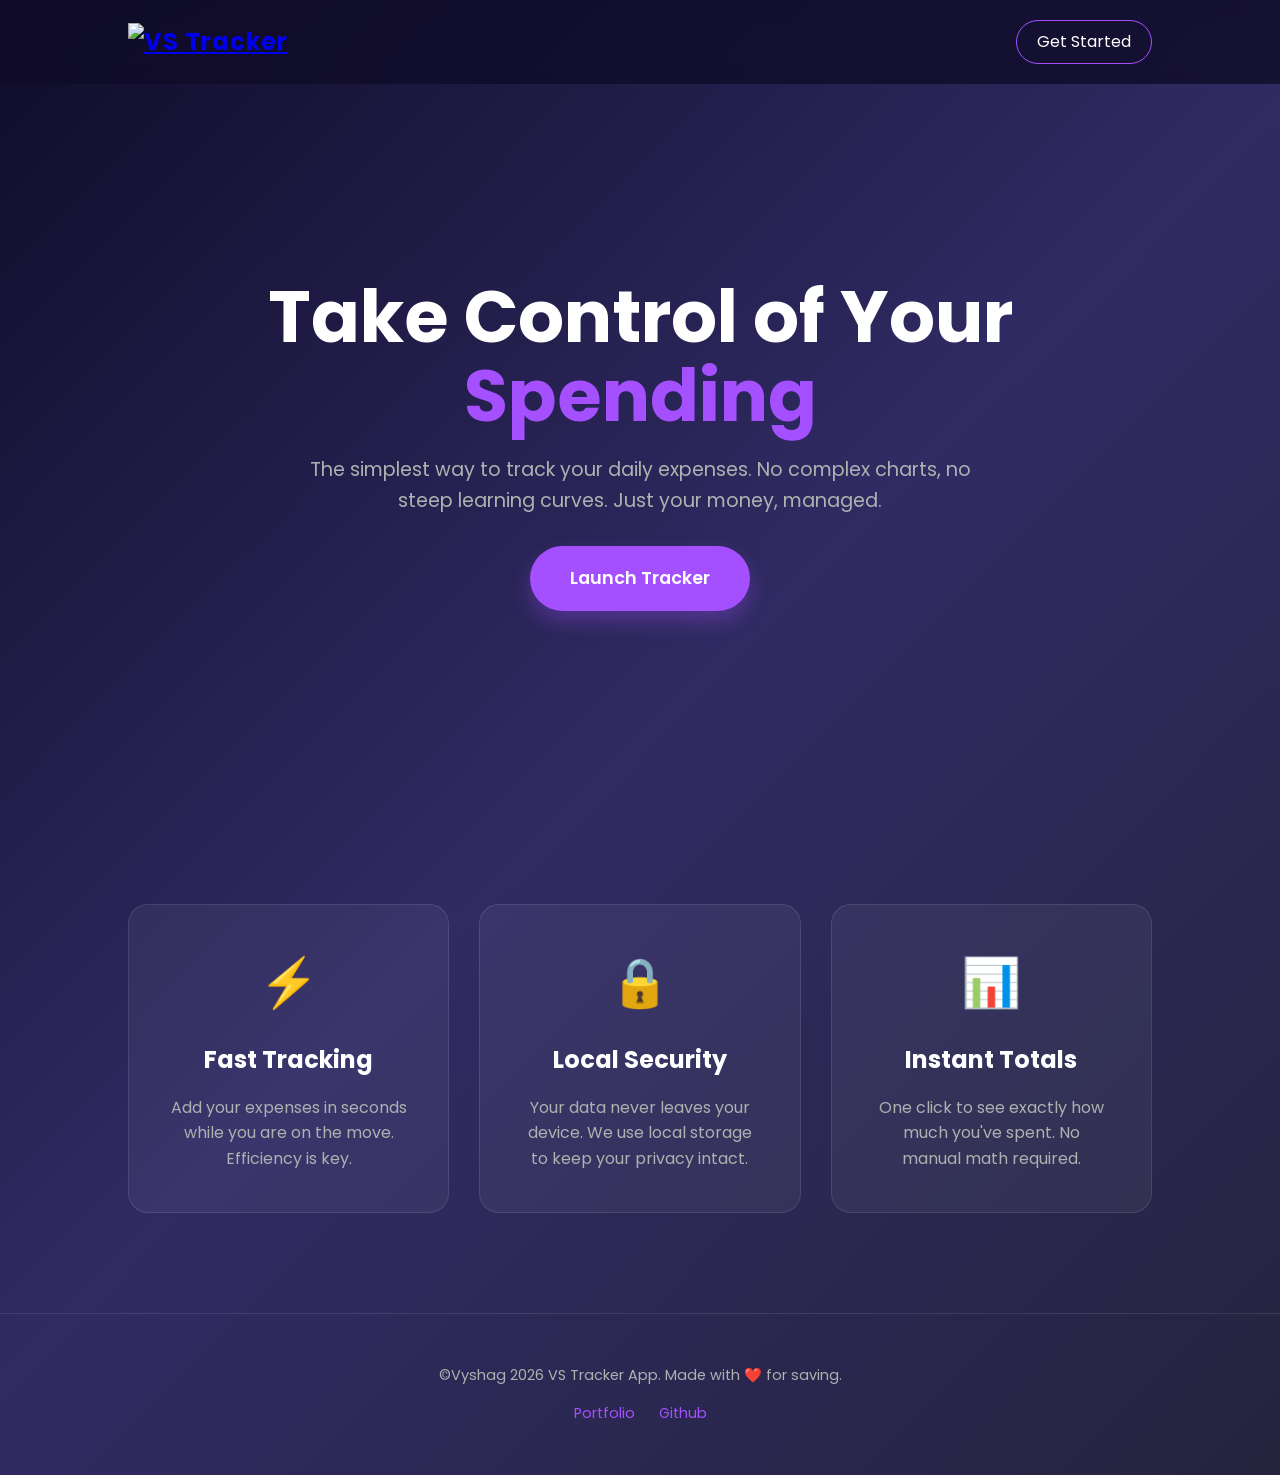
==== index.html @ 5ebb2195 "Initial commit" ====
<!DOCTYPE html>
<html lang="en">
<head>
    <meta charset="UTF-8">
    <meta name="viewport" content="width=device-width, initial-scale=1.0">
    <title>VS - Take Control of Your Money</title>
    <link rel="stylesheet" href="landing.css">
    <link href="https://fonts.googleapis.com/css2?family=Poppins:wght@300;400;600;700&display=swap" rel="stylesheet">
</head>
<body>

<nav class="navbar">
    <div class="logo">
        <a href="C:\Users\Hi\Desktop\tracker\app.html">
            <img src="E:\hello\Gemini_Generated_Image_hohv2jhohv2jhohv (1).png" alt="VS Tracker" width="100">
        </a>
    </div>
    <a href="C:\Users\Hi\Desktop\tracker\app.html" class="nav-btn">Get Started</a>
</nav>

    <header class="hero">
        <div class="hero-content">
            <h1>Take Control of Your <span class="highlight">Spending</span></h1>
            <p>The simplest way to track your daily expenses. No complex charts, no steep learning curves. Just your money, managed.</p>
            <a href="C:\Users\Hi\Desktop\tracker\app.html" class="cta-btn">Launch Tracker</a>
        </div>
    </header>

    <section class="features">
        <div class="feature-card">
            <div class="icon">⚡</div>
            <h3>Fast Tracking</h3>
            <p>Add your expenses in seconds while you are on the move. Efficiency is key.</p>
        </div>
        <div class="feature-card">
            <div class="icon">🔒</div>
            <h3>Local Security</h3>
            <p>Your data never leaves your device. We use local storage to keep your privacy intact.</p>
        </div>
        <div class="feature-card">
            <div class="icon">📊</div>
            <h3>Instant Totals</h3>
            <p>One click to see exactly how much you've spent. No manual math required.</p>
        </div>
    </section>

    <footer class="footer">
        <p>&copy;Vyshag 2026 VS Tracker App. Made with ❤️ for saving.</p>
        <div class="footer-links">
            <a href="#">Portfolio</a>
            <a href="#">Github</a>
        </div>
    </footer>

</body>
</html>
---- landing.css ----
/* General Reset */
* {
    margin: 0;
    padding: 0;
    box-sizing: border-box;
    font-family: 'Poppins', sans-serif;
}

:root {
    --bg-dark: #0f0c29; /* Deep Purple Black */
    --accent-purple: #a450ff; /* Vibrant Purple */
    --text-gray: #b0b0b0; /* Soft Gray for prose */
    --white: #ffffff;
}

body {
    background: linear-gradient(135deg, #0f0c29, #302b63, #24243e);
    color: var(--white);
    line-height: 1.6;
    overflow-x: hidden;
}

/* 1. Navigation */
.navbar {
    display: flex;
    justify-content: space-between;
    align-items: center;
    padding: 20px 10%;
    background: rgba(15, 12, 41, 0.8);
    backdrop-filter: blur(10px);
    position: sticky;
    top: 0;
    z-index: 1000;
}

.logo {
    font-size: 24px;
    font-weight: 700;
    letter-spacing: 1px;
}

.logo span {
    color: var(--accent-purple);
}

.nav-btn {
    text-decoration: none;
    color: var(--white);
    border: 1px solid var(--accent-purple);
    padding: 8px 20px;
    border-radius: 50px;
    transition: 0.3s;
}

.nav-btn:hover {
    background: var(--accent-purple);
}

/* 2. Hero Section */
.hero {
    height: 80vh;
    display: flex;
    align-items: center;
    justify-content: center;
    text-align: center;
    padding: 0 10%;
}

.hero-content h1 {
    font-size: clamp(2.5rem, 6vw, 4.5rem);
    line-height: 1.1;
    margin-bottom: 20px;
}

.highlight {
    color: var(--accent-purple);
}

.hero-content p {
    font-size: 1.2rem;
    color: var(--text-gray);
    max-width: 700px;
    margin: 0 auto 30px;
}

.cta-btn {
    text-decoration: none;
    background: var(--accent-purple);
    color: white;
    padding: 18px 40px;
    font-size: 1.1rem;
    font-weight: 600;
    border-radius: 50px;
    box-shadow: 0 10px 20px rgba(164, 80, 255, 0.3);
    transition: 0.3s ease;
    display: inline-block;
}

.cta-btn:hover {
    transform: translateY(-5px);
    box-shadow: 0 15px 25px rgba(164, 80, 255, 0.4);
}

/* 3. Features Section */
.features {
    display: flex;
    justify-content: center;
    gap: 30px;
    padding: 100px 10%;
    flex-wrap: wrap; /* Makes it responsive */
}

.feature-card {
    background: rgba(255, 255, 255, 0.05);
    padding: 40px;
    border-radius: 20px;
    flex: 1;
    min-width: 280px;
    text-align: center;
    border: 1px solid rgba(255, 255, 255, 0.1);
    transition: 0.3s;
}

.feature-card:hover {
    background: rgba(255, 255, 255, 0.1);
}

.icon {
    font-size: 3rem;
    margin-bottom: 20px;
}

.feature-card h3 {
    margin-bottom: 15px;
    font-size: 1.5rem;
}

.feature-card p {
    color: var(--text-gray);
}

/* 4. Footer */
.footer {
    text-align: center;
    padding: 50px 10%;
    border-top: 1px solid rgba(255, 255, 255, 0.1);
    font-size: 0.9rem;
    color: var(--text-gray);
}

.footer-links {
    margin-top: 15px;
}

.footer-links a {
    color: var(--accent-purple);
    margin: 0 10px;
    text-decoration: none;
}

/* Mobile Responsiveness */
@media (max-width: 768px) {
    .features {
        flex-direction: column;
    }
}
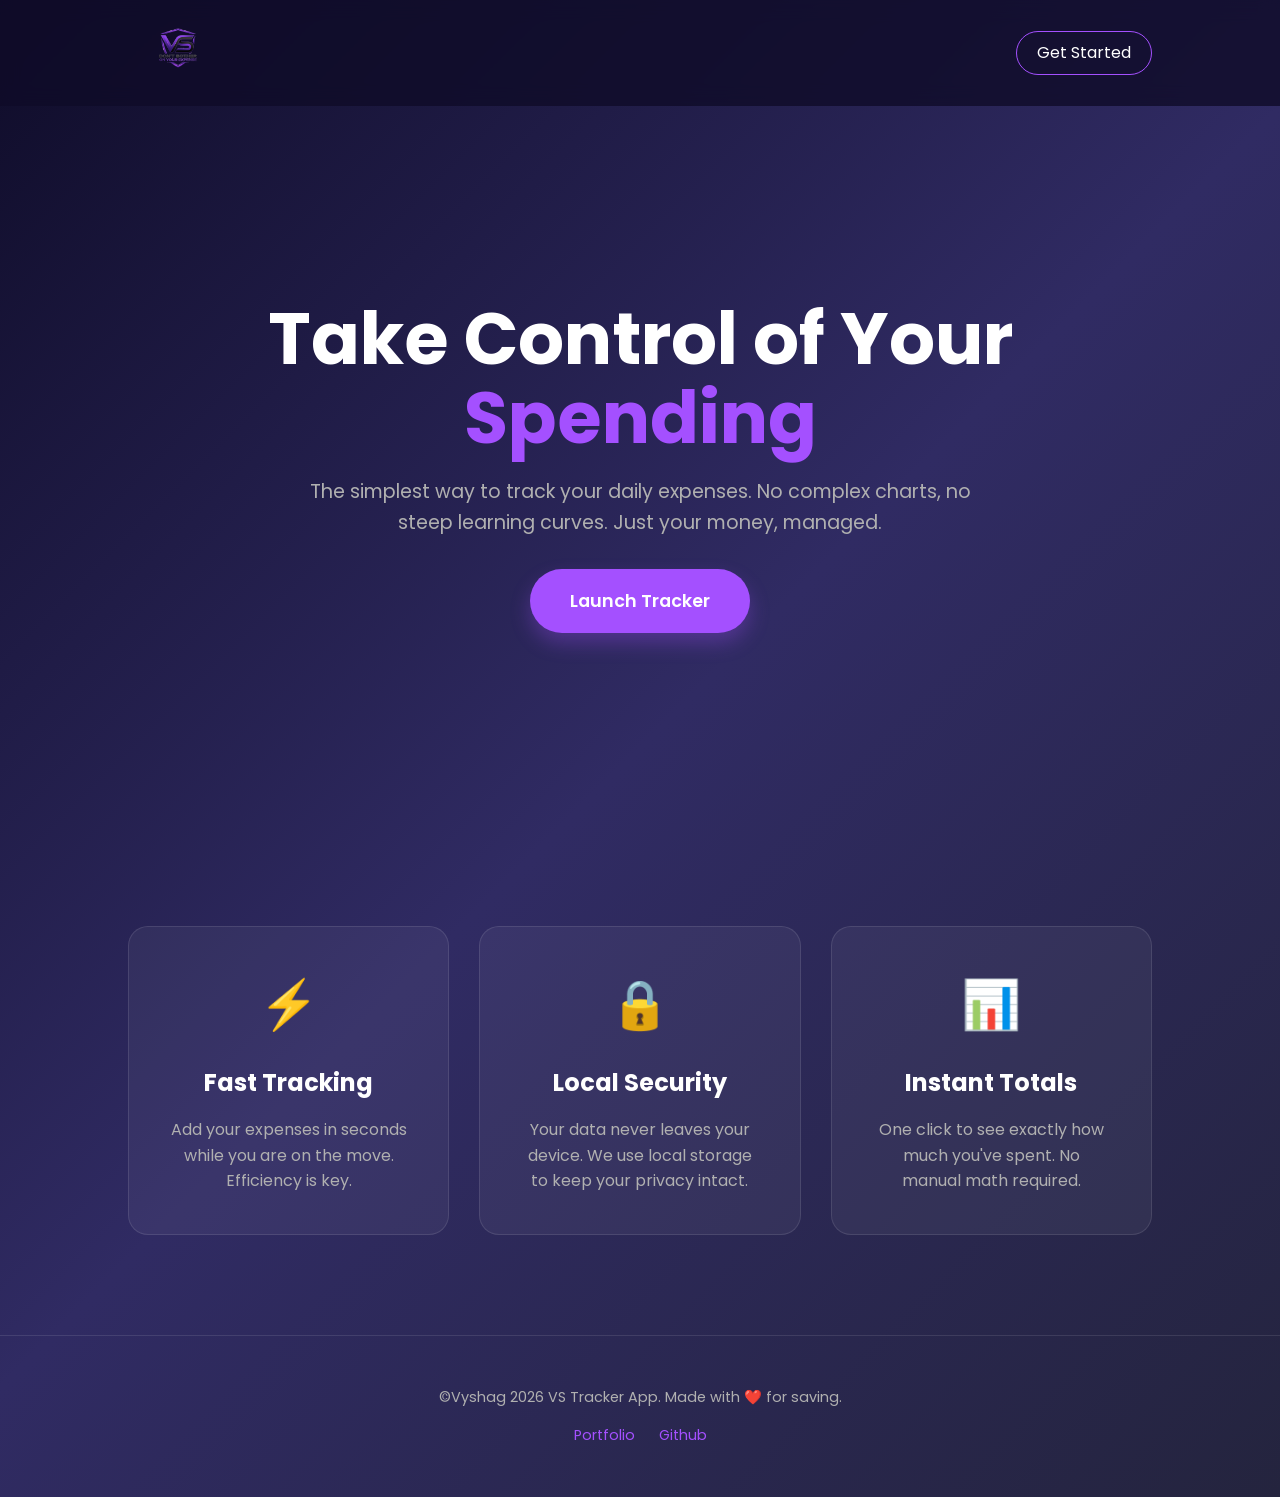
==== commit a3963b29: "just changes all the paths" ====
--- a/index.html
+++ b/index.html
@@ -11,18 +11,18 @@
 
 <nav class="navbar">
     <div class="logo">
-        <a href="C:\Users\Hi\Desktop\tracker\app.html">
-            <img src="E:\hello\Gemini_Generated_Image_hohv2jhohv2jhohv (1).png" alt="VS Tracker" width="100">
+        <a href="app.html">
+            <img src="Gemini_Generated_Image_hohv2jhohv2jhohv (1).png" alt="VS Tracker" width="100">
         </a>
     </div>
-    <a href="C:\Users\Hi\Desktop\tracker\app.html" class="nav-btn">Get Started</a>
+    <a href="app.html" class="nav-btn">Get Started</a>
 </nav>
 
     <header class="hero">
         <div class="hero-content">
             <h1>Take Control of Your <span class="highlight">Spending</span></h1>
             <p>The simplest way to track your daily expenses. No complex charts, no steep learning curves. Just your money, managed.</p>
-            <a href="C:\Users\Hi\Desktop\tracker\app.html" class="cta-btn">Launch Tracker</a>
+            <a href="app.html" class="cta-btn">Launch Tracker</a>
         </div>
     </header>
 
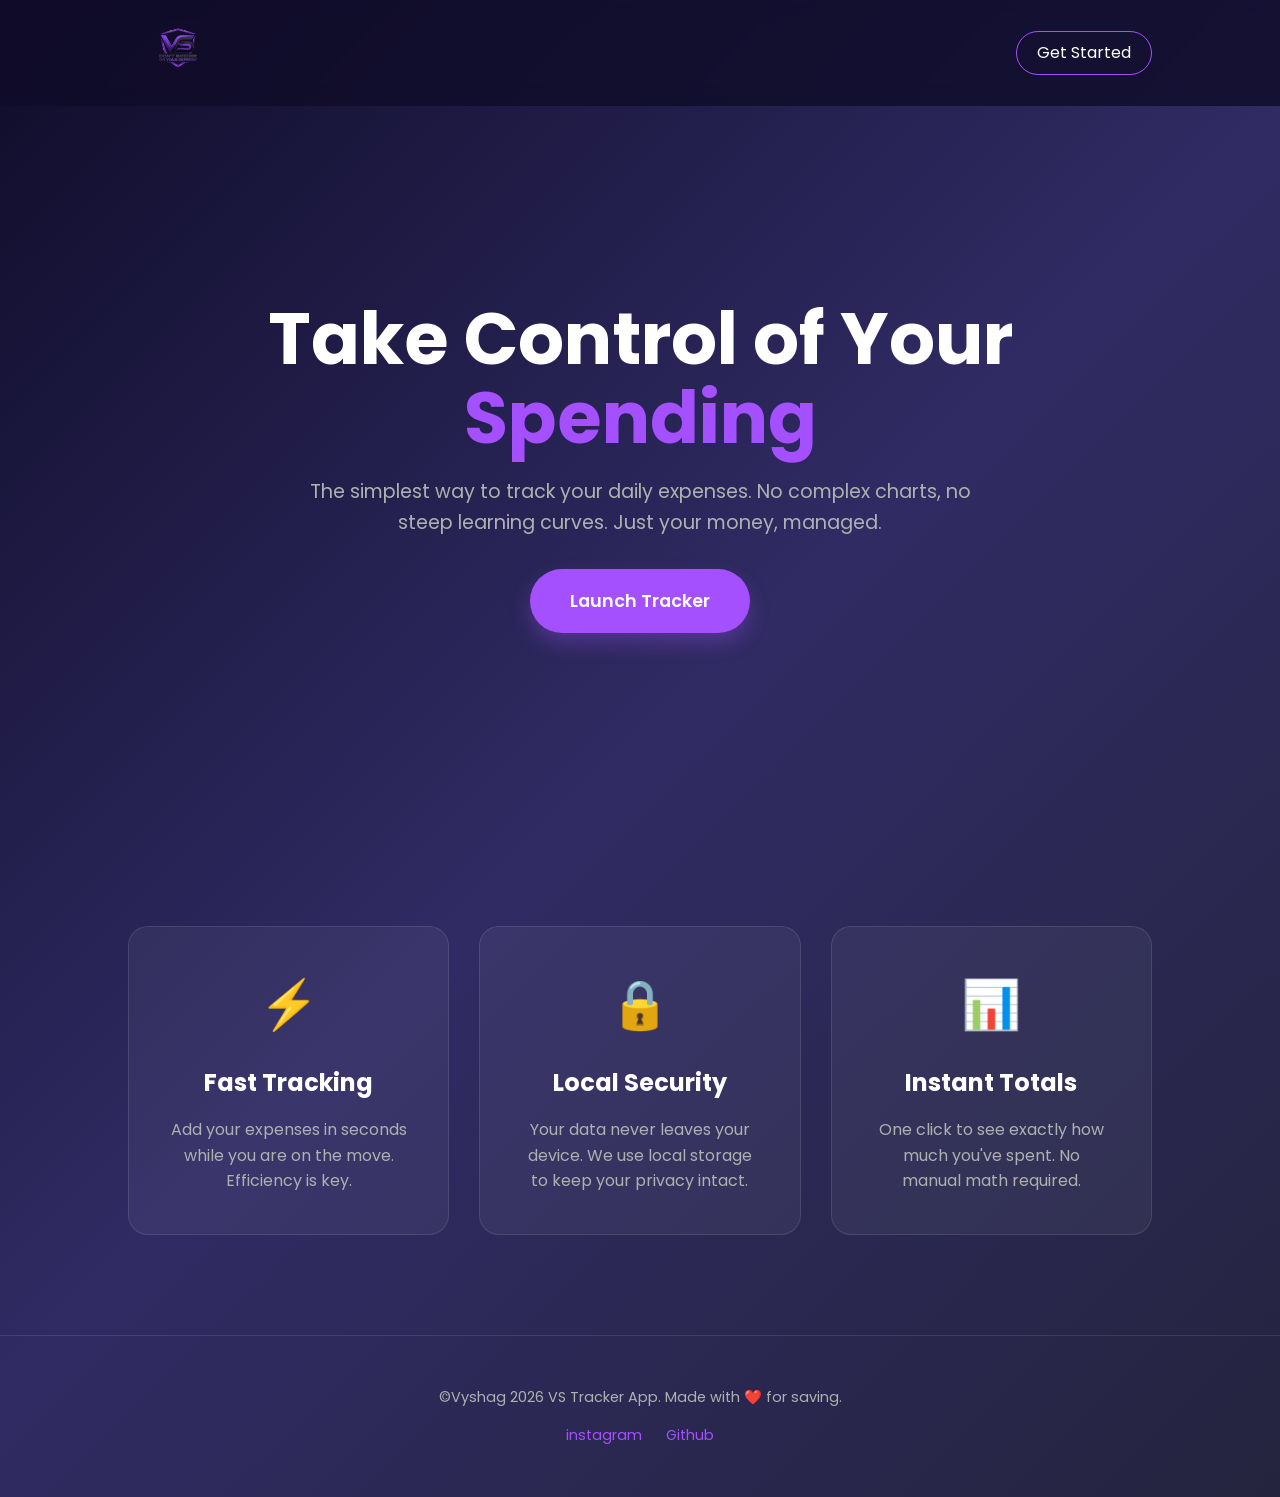
==== commit 810ec7f5: "add changes on dropdown menu" ====
--- a/index.html
+++ b/index.html
@@ -47,8 +47,8 @@
     <footer class="footer">
         <p>&copy;Vyshag 2026 VS Tracker App. Made with ❤️ for saving.</p>
         <div class="footer-links">
-            <a href="#">Portfolio</a>
-            <a href="#">Github</a>
+            <a href="https://www.instagram.com/yshaakkkk?igsh=MTRiazV1MjFqc2ltMw%3D%3D&utm_source=qr">instagram</a>
+            <a href="https://github.com/vyshakhkt">Github</a>
         </div>
     </footer>
 
